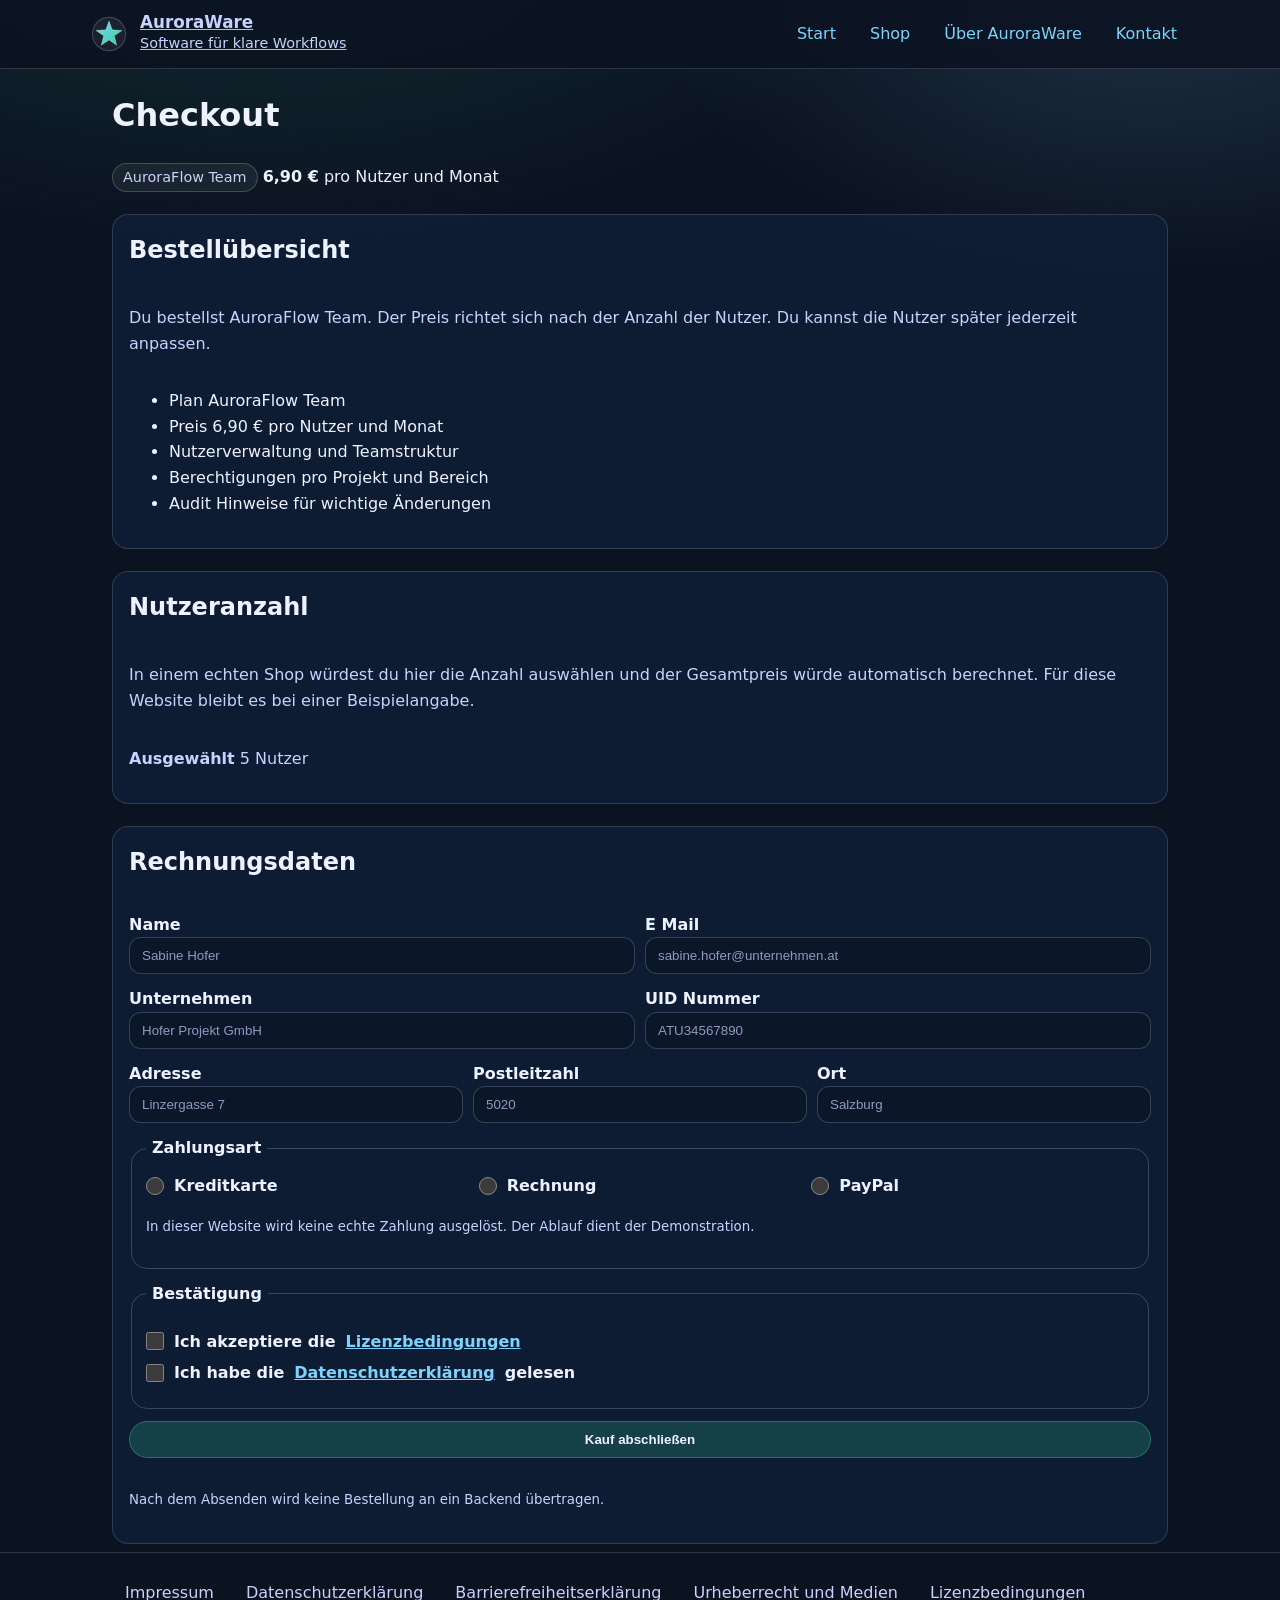
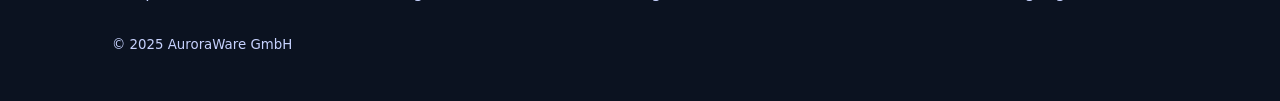
==== checkout-team.html @ 9e6c2bf1 "Fertiges Projekt" ====
<!doctype html>
<html lang="de">
<head>
    <meta charset="utf-8">
    <meta name="viewport" content="width=device-width,initial-scale=1">
    <title>Checkout AuroraFlow Team</title>
    <meta name="description" content="Checkout für AuroraFlow Team.">
    <link rel="stylesheet" href="./css/styles.css?v=2">
</head>
<body>
<a class="skip-link" href="#content">Zum Inhalt springen</a>

<header>
    <div class="container brandbar">
        <a class="brand" href="index.html">
            <img src="assets/auroraware-logo.svg" alt="AuroraWare Logo">
            <span><strong>AuroraWare</strong><span>Software für klare Workflows</span></span>
        </a>
        <nav aria-label="Hauptnavigation">
            <ul>
                <li><a href="index.html">Start</a></li>
                <li><a href="shop.html">Shop</a></li>
                <li><a href="about.html">Über AuroraWare</a></li>
                <li><a href="contact.html">Kontakt</a></li>
            </ul>
        </nav>
    </div>
</header>

<main id="content" class="container">
    <h1>Checkout</h1>
    <p><span class="badge">AuroraFlow Team</span> <strong>6,90 €</strong> pro Nutzer und Monat</p>

    <section class="card" aria-label="Bestellübersicht">
        <h2>Bestellübersicht</h2>
        <p>
            Du bestellst AuroraFlow Team.
            Der Preis richtet sich nach der Anzahl der Nutzer.
            Du kannst die Nutzer später jederzeit anpassen.
        </p>
        <ul>
            <li>Plan AuroraFlow Team</li>
            <li>Preis 6,90 € pro Nutzer und Monat</li>
            <li>Nutzerverwaltung und Teamstruktur</li>
            <li>Berechtigungen pro Projekt und Bereich</li>
            <li>Audit Hinweise für wichtige Änderungen</li>
        </ul>
    </section>

    <section class="card" aria-label="Nutzeranzahl">
        <h2>Nutzeranzahl</h2>
        <p>
            In einem echten Shop würdest du hier die Anzahl auswählen und der Gesamtpreis würde automatisch berechnet.
            Für diese Website bleibt es bei einer Beispielangabe.
        </p>
        <p><strong>Ausgewählt</strong> 5 Nutzer</p>
    </section>

    <section class="card" aria-label="Rechnungsdaten">
        <h2>Rechnungsdaten</h2>

        <form class="form" action="#" method="post">
            <div class="inline">
                <div>
                    <label for="fullName">Name</label>
                    <input id="fullName" name="fullName" type="text" autocomplete="name" required placeholder="Sabine Hofer">
                </div>
                <div>
                    <label for="email">E Mail</label>
                    <input id="email" name="email" type="email" autocomplete="email" required placeholder="sabine.hofer@unternehmen.at">
                </div>
            </div>

            <div class="inline">
                <div>
                    <label for="company">Unternehmen</label>
                    <input id="company" name="company" type="text" autocomplete="organization" placeholder="Hofer Projekt GmbH">
                </div>
                <div>
                    <label for="vat">UID Nummer</label>
                    <input id="vat" name="vat" type="text" placeholder="ATU34567890">
                </div>
            </div>

            <div class="inline">
                <div>
                    <label for="street">Adresse</label>
                    <input id="street" name="street" type="text" autocomplete="street-address" required placeholder="Linzergasse 7">
                </div>
                <div>
                    <label for="zip">Postleitzahl</label>
                    <input id="zip" name="zip" type="text" inputmode="numeric" autocomplete="postal-code" required placeholder="5020">
                </div>
                <div>
                    <label for="city">Ort</label>
                    <input id="city" name="city" type="text" autocomplete="address-level2" required placeholder="Salzburg">
                </div>
            </div>

            <fieldset>
                <legend>Zahlungsart</legend>
                <div class="inline" role="group" aria-label="Zahlungsart auswählen">
                    <label><input type="radio" name="pay" value="card" required> Kreditkarte</label>
                    <label><input type="radio" name="pay" value="invoice" required> Rechnung</label>
                    <label><input type="radio" name="pay" value="paypal" required> PayPal</label>
                </div>
                <p><small>In dieser Website wird keine echte Zahlung ausgelöst. Der Ablauf dient der Demonstration.</small></p>
            </fieldset>

            <fieldset>
                <legend>Bestätigung</legend>
                <label>
                    <input type="checkbox" name="acceptLicense" required>
                    Ich akzeptiere die <a href="licenses.html">Lizenzbedingungen</a>
                </label>
                <label>
                    <input type="checkbox" name="acceptPrivacy" required>
                    Ich habe die <a href="privacy.html">Datenschutzerklärung</a> gelesen
                </label>
            </fieldset>

            <button class="button primary" type="submit">Kauf abschließen</button>
            <p><small>Nach dem Absenden wird keine Bestellung an ein Backend übertragen.</small></p>
        </form>
    </section>
</main>

<footer class="footer">
    <div class="container">
        <nav aria-label="Footer Navigation">
            <ul>
                <li><a href="imprint.html">Impressum</a></li>
                <li><a href="privacy.html">Datenschutzerklärung</a></li>
                <li><a href="accessibility.html">Barrierefreiheitserklärung</a></li>
                <li><a href="media.html">Urheberrecht und Medien</a></li>
                <li><a href="licenses.html">Lizenzbedingungen</a></li>
            </ul>
        </nav>
        <p><small>© 2025 AuroraWare GmbH</small></p>
    </div>
</footer>
</body>
</html>
---- css/styles.css ----
:root{
    --bg: #0b1220;
    --panel: #0f1a2e;
    --card: #101f38;
    --text: #eef2ff;
    --muted: #c7d2fe;
    --link: #7dd3fc;
    --accent: #34d399;
    --danger: #fb7185;
    --border: rgba(255,255,255,.14);
    --focus: #fde047;
    --shadow: 0 10px 30px rgba(0,0,0,.35);

    --radius: 16px;
    --max: 1100px;
    --pad: clamp(16px, 2vw, 22px);

    color-scheme: dark;
}

*{ box-sizing: border-box; }
html{ scroll-behavior: smooth; }
body{
    margin:0;
    font-family: system-ui, -apple-system, Segoe UI, Roboto, Helvetica, Arial, "Noto Sans", "Liberation Sans", sans-serif;
    line-height: 1.6;
    background: radial-gradient(1200px 700px at 20% -10%, rgba(52,211,153,.18), transparent 60%),
    radial-gradient(900px 500px at 90% 0%, rgba(125,211,252,.16), transparent 55%),
    var(--bg);
    color: var(--text);
}

a{ color: var(--link); }
a:hover{ text-decoration: none; }

.skip-link{
    position: absolute;
    left: -999px;
    top: 0;
    background: var(--focus);
    color: #111827;
    padding: 10px 12px;
    border-radius: 10px;
    z-index: 999;
}
.skip-link:focus{ left: 12px; top: 12px; outline: 3px solid #111827; }

:focus-visible{
    outline: 3px solid var(--focus);
    outline-offset: 3px;
    border-radius: 10px;
}

.container{
    width: min(var(--max), 100%);
    margin: 0 auto;
    padding: 0 var(--pad);
}

header{
    position: sticky;
    top:0;
    z-index: 50;
    background: rgba(11,18,32,.82);
    backdrop-filter: blur(10px);
    border-bottom: 1px solid var(--border);
}

.brandbar{
    display:flex;
    align-items:center;
    justify-content: space-between;
    gap: 14px;
    padding: 12px 0;
}

.brand{
    display:flex;
    align-items:center;
    gap: 12px;
    min-width: 220px;
}
.brand img{ width: 38px; height: 38px; }
.brand strong{ display:block; font-size: 1.05rem; line-height: 1.2; }
.brand span{ display:block; font-size: .9rem; color: var(--muted); }

nav ul{
    display:flex;
    flex-wrap: wrap;
    gap: 8px;
    list-style:none;
    padding:0;
    margin:0;
    justify-content: flex-end;
}
nav a{
    display:inline-block;
    padding: 8px 12px;
    border-radius: 999px;
    border: 1px solid transparent;
    text-decoration:none;
}
nav a[aria-current="page"]{
    background: rgba(125,211,252,.16);
    border-color: rgba(125,211,252,.28);
}
nav a:hover{
    border-color: rgba(255,255,255,.18);
    background: rgba(255,255,255,.06);
}

main{ padding: 26px 0 44px; }

.hero{
    display:grid;
    grid-template-columns: 1.2fr .8fr;
    gap: 18px;
    align-items: center;
    padding: 20px;
    background: linear-gradient(135deg, rgba(16,31,56,.9), rgba(15,26,46,.9));
    border: 1px solid var(--border);
    border-radius: var(--radius);
    box-shadow: var(--shadow);
}
.hero h1{ margin: 0 0 8px; font-size: clamp(1.6rem, 2.4vw, 2.2rem); }
.hero p{ margin: 0 0 14px; color: var(--muted); }
.hero .cta{
    display:flex;
    flex-wrap: wrap;
    gap: 10px;
}
.button{
    display:inline-flex;
    align-items:center;
    justify-content:center;
    gap: 8px;
    padding: 10px 14px;
    border-radius: 999px;
    border: 1px solid rgba(255,255,255,.18);
    background: rgba(255,255,255,.06);
    color: var(--text);
    text-decoration:none;
    font-weight: 650;
}
.button.primary{
    background: rgba(52,211,153,.2);
    border-color: rgba(52,211,153,.35);
}
.button:hover{ filter: brightness(1.06); }

.grid{
    display:grid;
    grid-template-columns: repeat(3, 1fr);
    gap: 14px;
    margin-top: 8px;
    margin-bottom: 8px;
}
.card{
    background: rgba(16,31,56,.85);
    border: 1px solid var(--border);
    border-radius: var(--radius);
    padding: 16px;
    display: flex;
    flex-direction: column;
}
.card .button{
    margin-top: auto;
    align-self: flex-start;
}
.card h2, .card h3{ margin-top: 0; }
.card p{ color: var(--muted); }

.badge{
    display:inline-block;
    padding: 2px 10px;
    border-radius: 999px;
    border: 1px solid rgba(255,255,255,.18);
    background: rgba(255,255,255,.06);
    color: var(--muted);
    font-size: .9rem;
}

.kicker{
    display:flex;
    flex-wrap: wrap;
    gap: 10px;
    align-items:center;
    justify-content: space-between;
    margin-top: 20px;
    padding: 12px 16px;
    border-radius: var(--radius);
    border: 1px dashed rgba(255,255,255,.25);
    background: rgba(255,255,255,.04);
}

figure{ margin: 0; }
figure img{ max-width: 100%; height: auto; }
figcaption{ color: var(--muted); font-size: .95rem; }

section{
    margin-top: 22px;
}

.footer{
    border-top: 1px solid var(--border);
    padding: 18px 0 28px;
    color: var(--muted);
    margin-top: 8px;
}
.footer a{ color: var(--muted); }
.footer nav ul{ justify-content:flex-start; gap: 6px; }

.notice{
    border-left: 4px solid rgba(125,211,252,.55);
    background: rgba(125,211,252,.08);
    padding: 12px 14px;
    border-radius: 12px;
}
.notice strong{ color: var(--text); }

.form{
    display:grid;
    gap: 12px;
    margin-top: 10px;
}
.features .card h2{
    margin-bottom: 6px;
}

.features .card p{
    margin-top: 0;
}
label{ font-weight: 650; }
input, select, textarea{
    width: 100%;
    padding: 10px 12px;
    border-radius: 12px;
    border: 1px solid rgba(255,255,255,.18);
    background: rgba(0,0,0,.18);
    color: var(--text);
}
input::placeholder, textarea::placeholder{ color: rgba(199,210,254,.7); }
fieldset{
    border: 1px solid rgba(255,255,255,.18);
    border-radius: var(--radius);
    padding: 14px;
}
legend{ font-weight: 800; padding: 0 6px; }

.inline{
    display:flex;
    gap: 10px;
    flex-wrap: wrap;
}
.inline > *{ flex: 1 1 220px; }

table{
    width:100%;
    border-collapse: collapse;
    border: 1px solid var(--border);
    border-radius: 14px;
    overflow:hidden;
}
th, td{
    padding: 10px 12px;
    border-bottom: 1px solid rgba(255,255,255,.10);
    vertical-align: top;
}
th{
    text-align:left;
    background: rgba(255,255,255,.06);
}
main{
    padding-bottom: 8px;
}
.form input[type="radio"],
.form input[type="checkbox"]{
    width: 18px;
    height: 18px;
    padding: 0;
    margin: 0;
    border-radius: 6px;
    background: transparent;
    border: 1px solid rgba(255,255,255,.30);
    flex: 0 0 auto;
}
.form fieldset label{
    display: inline-flex;
    align-items: center;
    gap: 10px;
    font-weight: 650;
    line-height: 1.35;
}
.form fieldset .inline{
    align-items: center;
}

.form fieldset label:hover{
    cursor: pointer;
}
.form fieldset:last-of-type label{
    display: flex;
    align-items: center;
    gap: 10px;
    margin: 10px 0;
}
select{
    background: rgba(10, 18, 35, 0.85);
    color: #f8fafc;
    border: 1px solid rgba(255,255,255,.18);
}
select option{
    background: rgba(10, 18, 35, 0.95);
    color: #f8fafc;
}
tr:last-child td{ border-bottom: none; }

small{ color: var(--muted); }

@media (max-width: 900px){
    .hero{ grid-template-columns: 1fr; }
    .grid{ grid-template-columns: 1fr; }
}

@media (prefers-reduced-motion: reduce){
    html{ scroll-behavior: auto; }
}
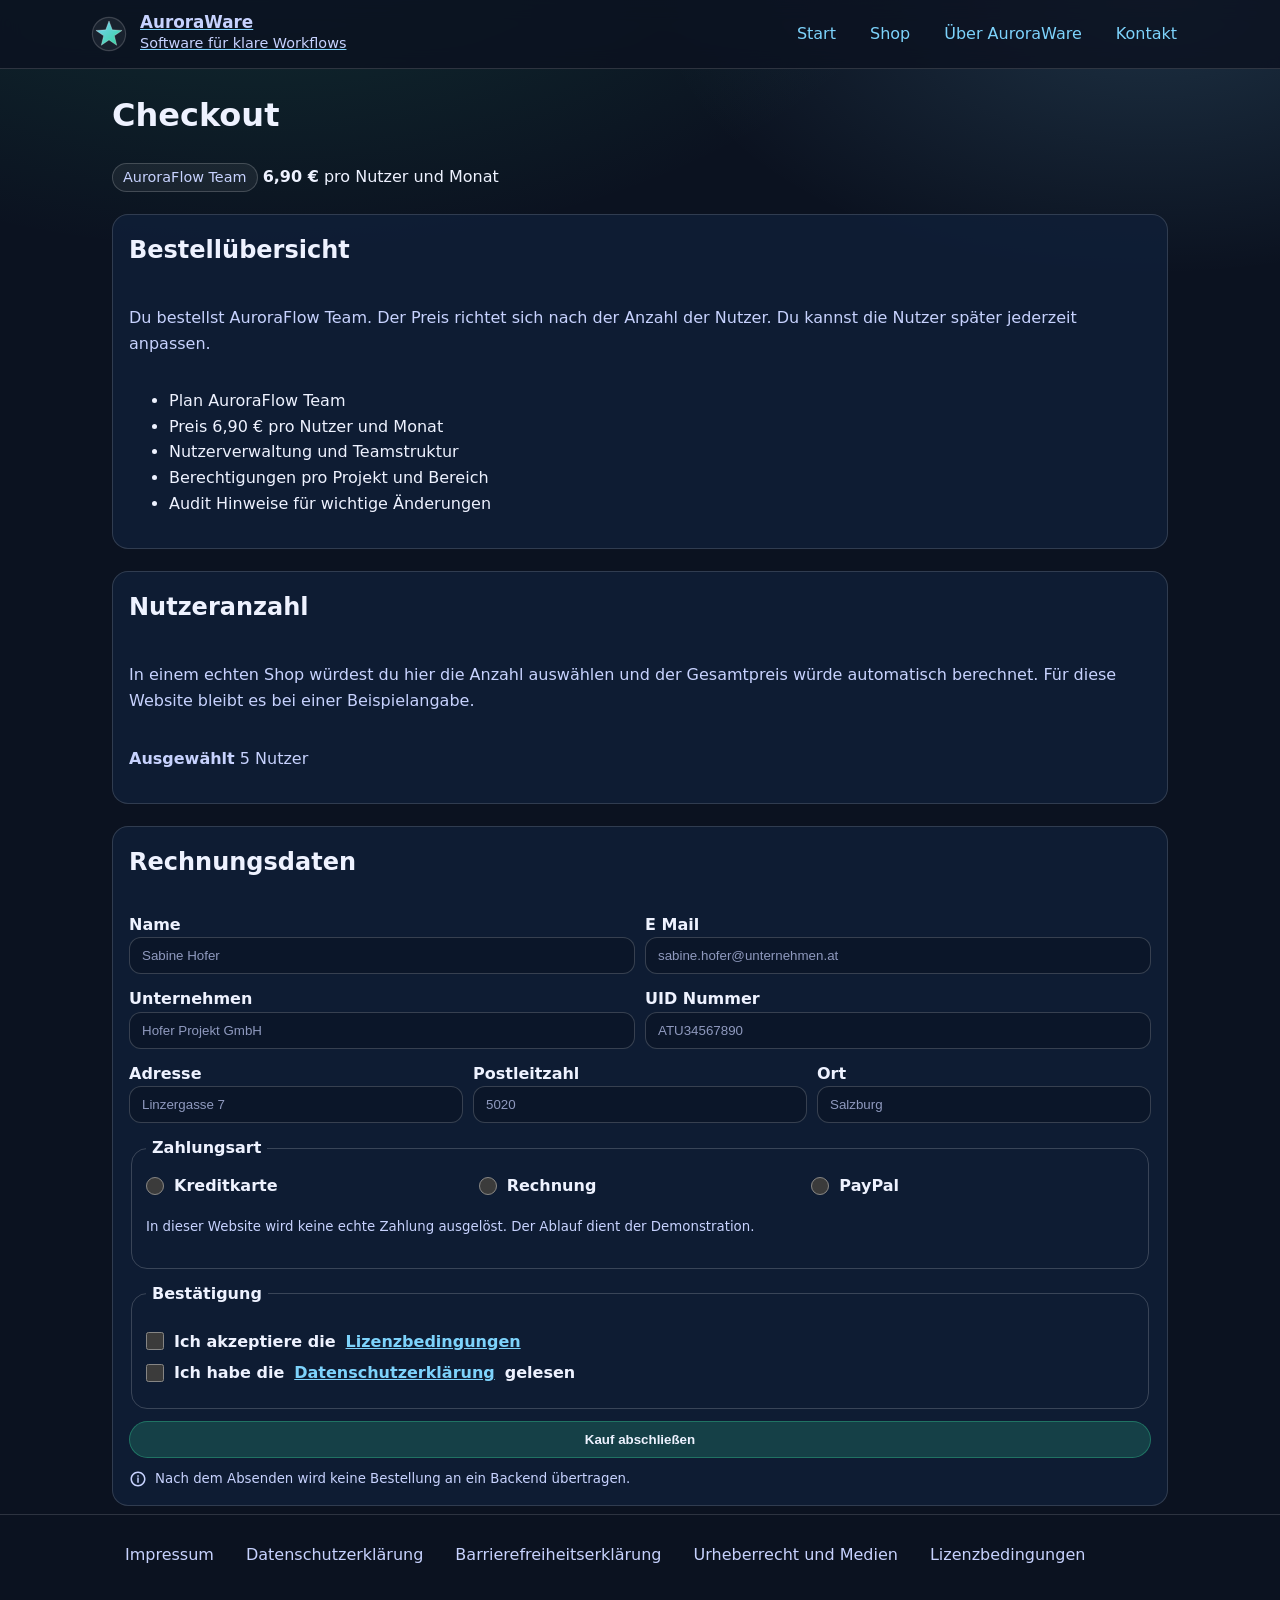
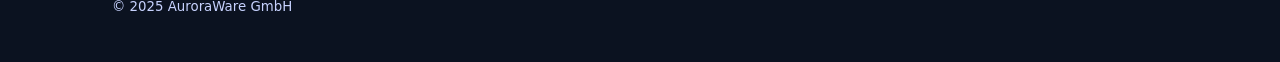
==== commit bb7ff108: "info icon hinzugefügt" ====
--- a/checkout-team.html
+++ b/checkout-team.html
@@ -120,8 +120,16 @@
             </fieldset>
 
             <button class="button primary" type="submit">Kauf abschließen</button>
-            <p><small>Nach dem Absenden wird keine Bestellung an ein Backend übertragen.</small></p>
         </form>
+        <p class="note" role="note">
+          <span class="info-icon" aria-hidden="true">
+            <svg viewBox="0 0 24 24" focusable="false" aria-hidden="true">
+              <path fill="currentColor" d="M12 2C6.48 2 2 6.48 2 12s4.48 10 10 10 10-4.48 10-10S17.52 2 12 2zm0 18a8 8 0 1 1 0-16 8 8 0 0 1 0 16z"/>
+              <path fill="currentColor" d="M11 10h2v7h-2zM11 7h2v2h-2z"/>
+            </svg>
+          </span>
+            <small>Nach dem Absenden wird keine Bestellung an ein Backend übertragen.</small>
+        </p>
     </section>
 </main>
 
--- a/css/styles.css
+++ b/css/styles.css
@@ -313,6 +313,29 @@
     background: rgba(10, 18, 35, 0.95);
     color: #f8fafc;
 }
+.note{
+    display: flex;
+    gap: 8px;
+    align-items: flex-start;
+    margin: 10px 0 0;
+}
+
+.note .info-icon{
+    color: var(--muted);
+    line-height: 1;
+    margin-top: 2px;
+    flex: 0 0 auto;
+}
+
+.note .info-icon svg{
+    width: 18px;
+    height: 18px;
+    display: block;
+}
+
+.note small{
+    margin: 0;
+}
 tr:last-child td{ border-bottom: none; }
 
 small{ color: var(--muted); }
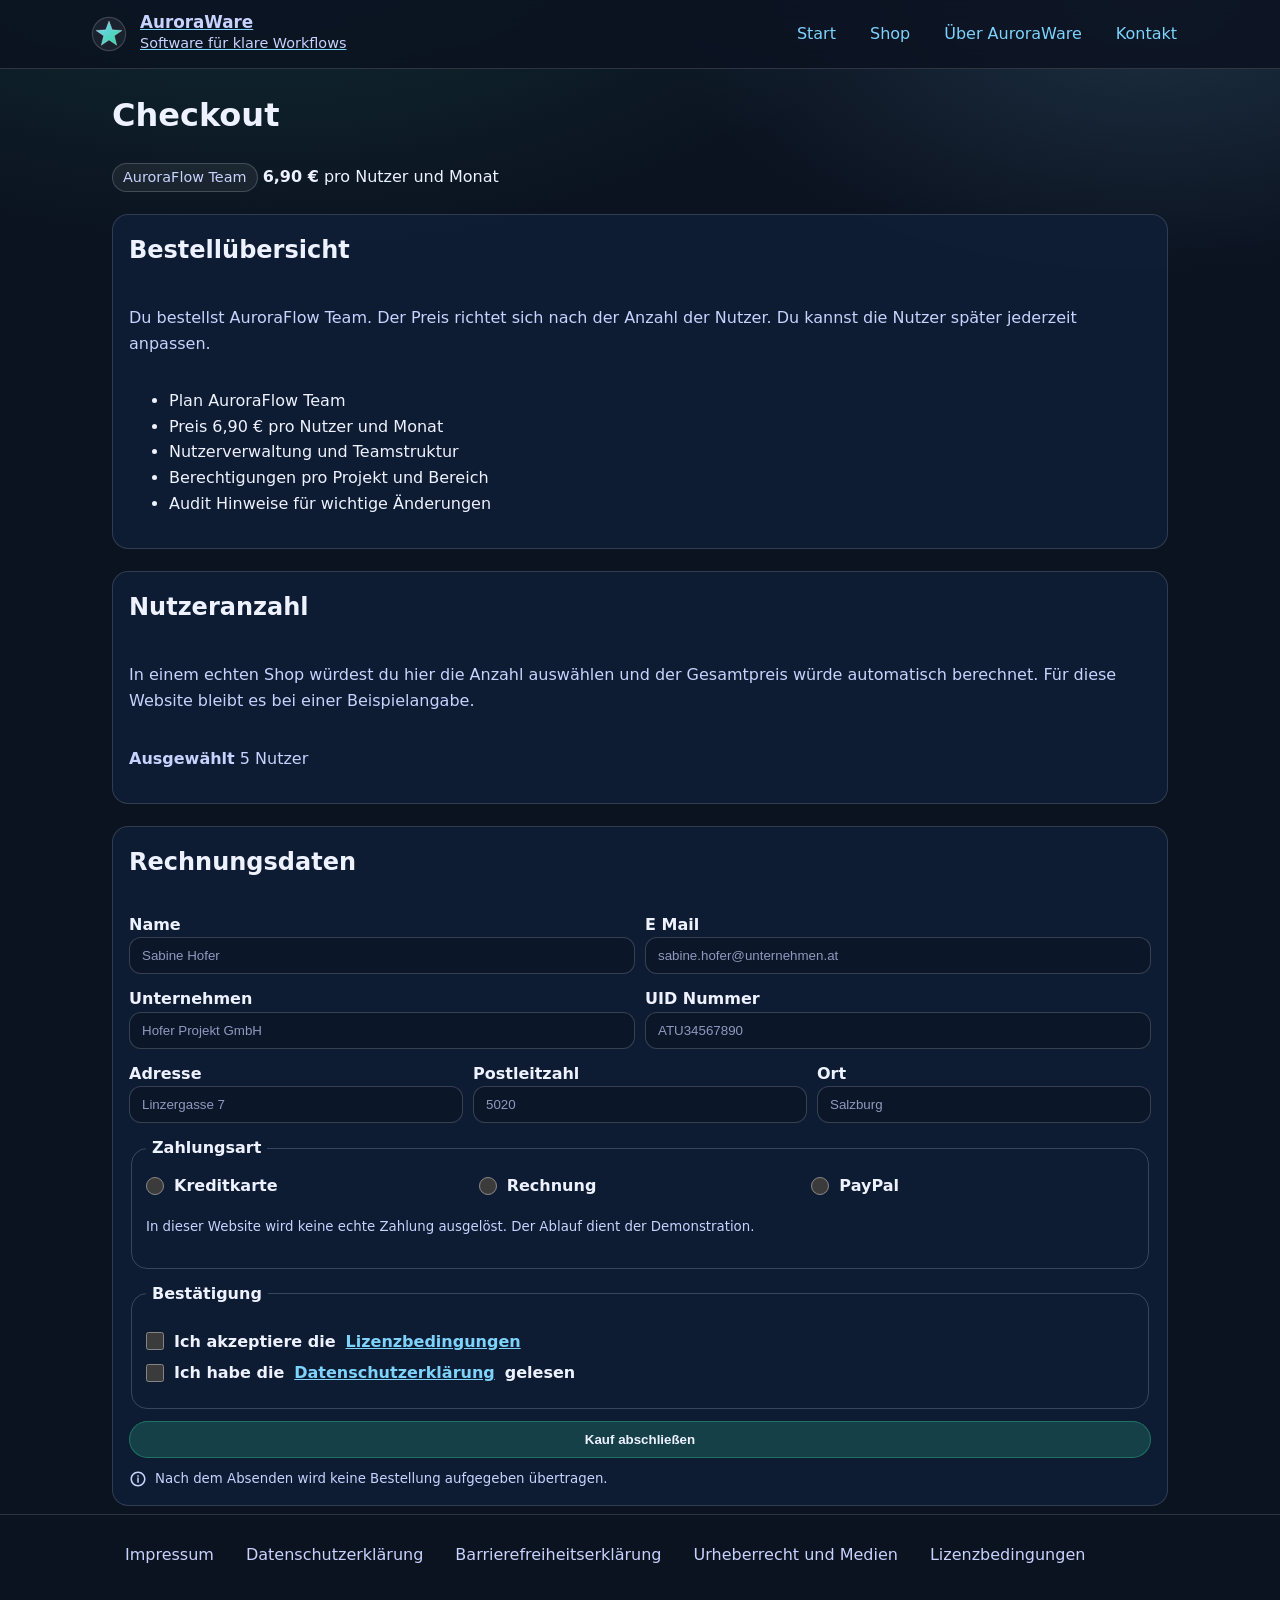
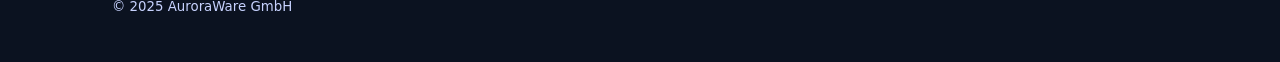
==== commit 20c20991: "fix icon bug" ====
--- a/checkout-team.html
+++ b/checkout-team.html
@@ -123,12 +123,13 @@
         </form>
         <p class="note" role="note">
           <span class="info-icon" aria-hidden="true">
-            <svg viewBox="0 0 24 24" focusable="false" aria-hidden="true">
-              <path fill="currentColor" d="M12 2C6.48 2 2 6.48 2 12s4.48 10 10 10 10-4.48 10-10S17.52 2 12 2zm0 18a8 8 0 1 1 0-16 8 8 0 0 1 0 16z"/>
-              <path fill="currentColor" d="M11 10h2v7h-2zM11 7h2v2h-2z"/>
+            <svg viewBox="0 0 24 24" width="18" height="18" focusable="false" aria-hidden="true">
+                <path fill="currentColor"
+                     d="M12 2C6.48 2 2 6.48 2 12s4.48 10 10 10 10-4.48 10-10S17.52 2 12 2zm0 18a8 8 0 1 1 0-16 8 8 0 0 1 0 16z"/>
+                 <path fill="currentColor" d="M11 10h2v7h-2zM11 7h2v2h-2z"/>
             </svg>
-          </span>
-            <small>Nach dem Absenden wird keine Bestellung an ein Backend übertragen.</small>
+         </span>
+            <small>Nach dem Absenden wird keine Bestellung aufgegeben übertragen.</small>
         </p>
     </section>
 </main>
